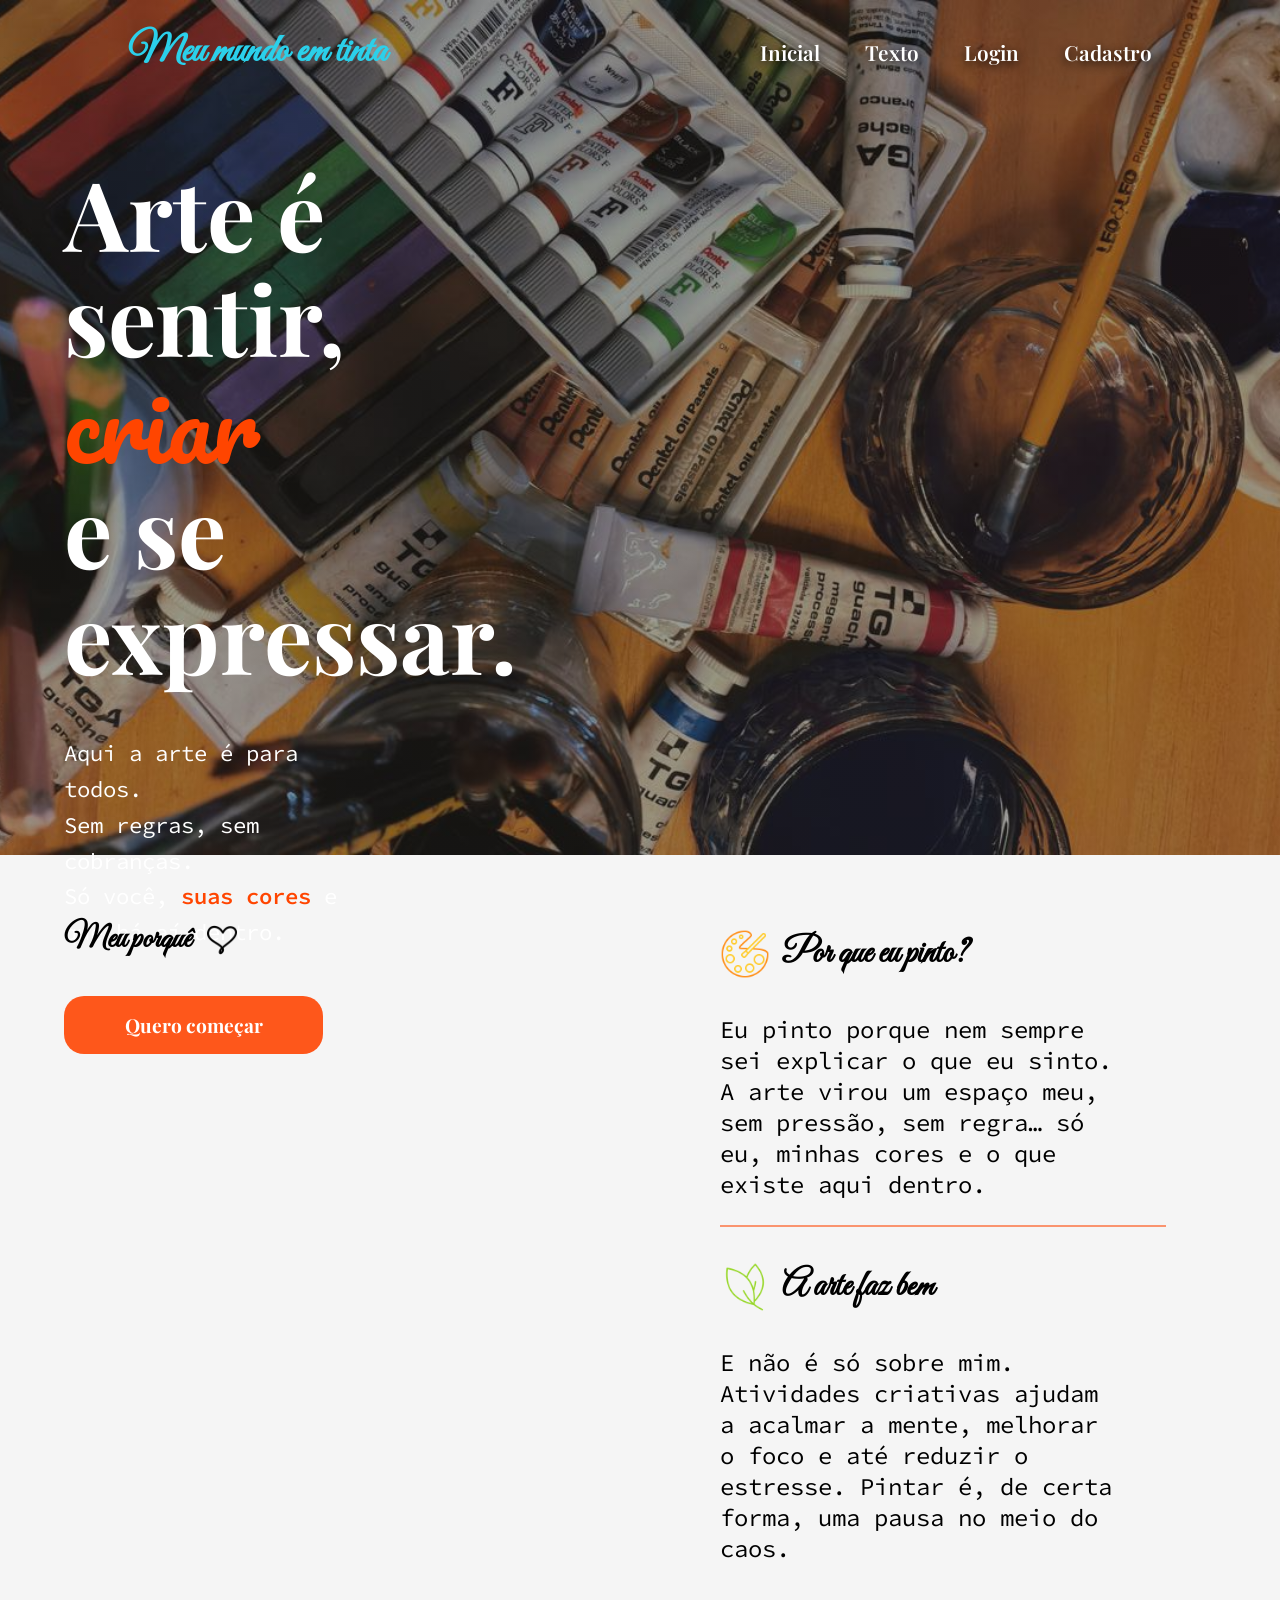
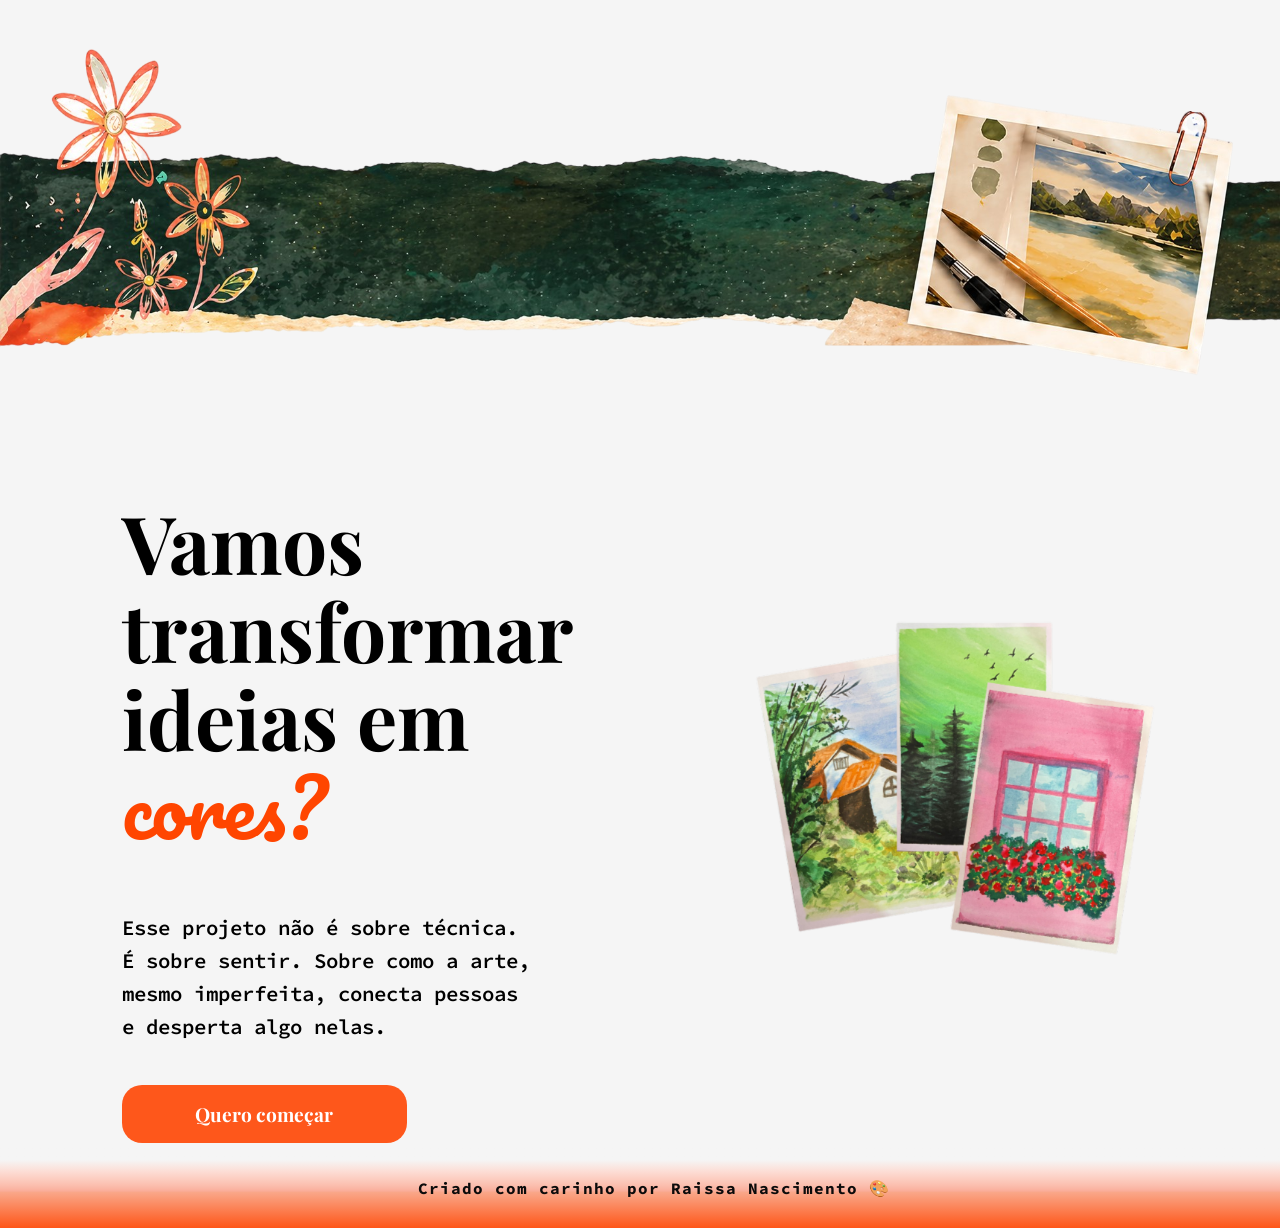
==== public/index.html @ eb73c649 "home completa (falta o video)" ====
<!DOCTYPE html>
<html lang="pt-br">

<head>
    <meta charset="UTF-8">
    <meta http-equiv="X-UA-Compatible" content="IE=edge">
    <meta name="viewport" content="width=device-width, initial-scale=1.0">

    <title>Meu mundo em tinta | Página Inicial</title>

    <link rel="preconnect" href="https://fonts.googleapis.com">
    <link rel="preconnect" href="https://fonts.gstatic.com" crossorigin>
    <link href="https://fonts.googleapis.com/css2?family=Great+Vibes&family=Pacifico&family=Playfair+Display:ital,wght@0,400..900;1,400..900&family=Source+Code+Pro:ital,wght@0,200..900;1,200..900&display=swap" rel="stylesheet">

    <script src="./js/sessao.js"></script>

    <link rel="icon" href="./assets/icon/iconpallete.png">
    <link rel="stylesheet" href="./css/estilo.css">
</head>

<body>
  <div class="home-bg">
    <header class="home">
      <div class="container">
        <h1 class="titulo">Meu mundo em tinta</h1>
        <ul class="navbar">
          <li class="agora">
            <a class="navbar-links" href="#">Inicial</a>
          </li>
          <li>
            <a class="navbar-links" href="simulador.html">Texto</a>
          </li>
          <li>
            <a class="navbar-links" href="login.html">Login</a>
          </li>
          <li>
            <a class="navbar-links" href="cadastro.html">Cadastro</a>
          </li>
        </ul>
      </div>
    </header>

    <section>
      <div class="div-apresentacao">
        <h2 class="titulo-apresentacao">Arte é <br>sentir, <span class="span-ttl">criar</span><br>e se expressar.</h2>
        <div class="espaco-apresentacao">
          <p class="texto-apresentacao">Aqui a arte é para todos.<br>Sem regras, sem cobranças.<br>Só você, <span class="span-txt">suas cores</span> e  que há aí dentro.</p>
          <button class="btn-apresentacao">Quero começar</button>
        </div>
      </div>
    </section>
  </div>

  <section class="detalhes-sobre-mim">
    <div class="video">
      <h2 class="titulo-video">Meu porquê <img class="icon-coracao" src="assets/icon/coracao.png" alt="Coração"></h2>
      <iframe width="760" height="415" src="https://www.youtube.com/embed/SkiM_fJiS-g?si=8s8Ghan2fvTvSmXz" title="YouTube video player" frameborder="0" allow="accelerometer; autoplay; clipboard-write; encrypted-media; gyroscope; picture-in-picture; web-share" referrerpolicy="strict-origin-when-cross-origin" allowfullscreen></iframe>
    </div>
    <div class="beneficios">
      <div>
        <h3 class="titulo-beneficios"><img class="icon-beneficios" src="assets/icon/pallete-paint.png" alt="Paleta de pintura">Por que eu pinto?</h3>
        <p class="texto-beneficios">Eu pinto porque nem sempre sei explicar o que eu sinto. A arte virou um espaço meu, sem pressão, sem regra… só eu, minhas cores e o que existe aqui dentro.</p>
      </div>
      <div class="borda"></div>
      <div>
        <h3 class="titulo-beneficios"><img class="icon-beneficios" src="assets/icon/folhas.png" alt="Folhas">A arte faz bem</h3>
        <p class="texto-beneficios">E não é só sobre mim. Atividades criativas ajudam a acalmar a mente, melhorar o foco e até reduzir o estresse. Pintar é, de certa forma, uma pausa no meio do caos.</p>
      </div> 
    </div>    
  </section>

  <section class="call-to-action">
    <div class="bg-artistico"></div>
    <div class="flex-convite">
      <div class="convite">
        <h2 class="titulo-convite">Vamos transformar<br>ideias em <span class="span-ttl">cores?</span></h2>
        <p class="texto-convite">Esse projeto não é sobre técnica. É sobre sentir. Sobre como a arte, mesmo imperfeita, conecta pessoas e desperta algo nelas.</p>
        <button class="btn-convite">Quero começar</button>
      </div>
      <div class="bg-convite"></div>
    </div>
  </section>

  <footer class="rodape">
    <p>Criado com carinho por Raissa Nascimento 🎨</p>
  </footer>
---- public/css/estilo.css ----
body {
  margin: 0;
  padding: 0;
  background-color: whitesmoke;
}

.home-bg{
  height: 95vh;
  color: #fff;
  background: linear-gradient(rgba(30, 28, 28, 0.4), rgba(38, 37, 37, 0.4)),
  url("/public/assets/imgs/bg-materiais-pinturas.jpg");
  background-size: cover;
  background-position: center;
  background-repeat: no-repeat;
}

header {
  height: 80px;
  display: flex;
  align-items: center;
}

.container {
  display: flex;
  justify-content: space-between;
  align-items: center;
  width: 80%;
  margin: auto;
}

.titulo {
  color: #2bd0ea;
  width: fit-content;
  font-weight: 600;
  font-family: "Great Vibes", cursive;
  font-size: 2.5rem;
}

.navbar {
  display: flex;
  gap: 45px;
  list-style: none;
}

.navbar-links {
  display: flex;
  align-items: center;
  text-decoration: none;
  color: #fff;
  font-weight: 600;
  font-size: 1.3rem;
  font-family: "Playfair Display", serif;
  text-shadow: 0px 3px 10px rgba(0, 0, 0, 0.9);
}

.navbar-links:hover {
  font-weight: 800;
  color: orangered;
  text-shadow: 0px 0px 8px rgba(5, 5, 5, 0.912);
}

.agora {
  font-weight: 800;
}

/* APRESENTAÇÃO */

.div-apresentacao {
  margin: 0 5%;
  display: flex;
  flex-direction: column;
  align-items: flex-start;
}

.titulo-apresentacao,
.titulo-convite {
  font-family: "Playfair Display", serif;
  font-size: 6rem;
  width: 40%;
  line-height: 1.1;
  font-weight: 700;
  margin-bottom: 25px;
}

.span-ttl {
  font-family: "Pacifico", cursive;
  font-weight: 400;
  color: orangered;
}

.espaco-apresentacao {
    width: 25%;
    display: flex;
    flex-direction: column;
    gap: 20px;
}

.texto-apresentacao,
.texto-convite {
  font-family: "Source Code Pro", monospace;
  font-size: 1.4rem;
  line-height: 1.6;
  margin-bottom: 25px;
}

.span-txt {
  color: orangered;
  font-weight: 600;
}

.btn-apresentacao,
.btn-convite {
  background-color: rgba(255, 68, 0, 0.89);
  color: #fff;
  border: none;
  border-radius: 20px;
  padding: 16px 12px;
  width: 90%;
  font-weight: 700;
  font-size: 1.2rem;
  font-family: "Playfair Display", serif;
}

.btn-apresentacao:hover,
.btn-convite:hover {
  background-color: rgb(255, 68, 0);
  font-weight: 800;
  font-size: 1.210rem;
}

/* DETALHES SOBRE MIM */

.detalhes-sobre-mim {
  padding: 3% 5%;
  display: flex;
  align-items: flex-start;
  justify-content: space-between;
  gap: 60px;
}

.video {
  width: 60%;
}

.video iframe {
  width: 90%;
  height: 420px;
  border-radius: 18px;
  display: block;
}

.titulo-video {
  font-size: 2rem;
  font-weight: 800;
  font-family: "Great Vibes";
  display: flex;
  align-items: center;
  gap: 16px;
}

.icon-coracao {
  width: 30px;
}

.beneficios {
  width: 50%;
}

.titulo-beneficios {
  font-size: 2.2rem;
  display: flex;
  align-items: center;
  gap: 12px;
  font-family: "Great Vibes";
}

.icon-beneficios {
  width: 50px;
}

.texto-beneficios {
  font-family: "Source Code Pro", monospace;
  font-size: 1.5rem;
  font-weight: 400;
  width: 80%;
}

.borda {
  margin: 5% 0;
  border-bottom: 2px solid rgba(255, 68, 0, 0.547);
  width: 90%;
}

/* SEÇÃO ARTÍSTICA */

.call-to-action {
  width: 100%;
  margin-top: -80px;
  position: relative;
  z-index: 2;
  padding: 5px 0;
}

.bg-artistico {
  width: 100%;
  min-height: 480px;
  background-image: 
  url("../assets/imgs/bg-artistic.png");
  background-size: cover;
  background-position: center 62%;
  background-repeat: no-repeat;
}

.flex-convite {
  display: flex;
  min-height: 75vh;
  width: 90%;
  justify-content: center;
  align-items: center;
  margin: 0 auto;
}

.convite {
  width: 100%;
  padding: 0 5%;
  display: flex;
  flex-direction: column;
  gap: 15px;
}

.titulo-convite {
  font-size: 5rem;
  width: 100%;
}

.texto-convite{
  font-size: 1.3rem;
  font-weight: 600;
  width: 80%;
}

.btn-convite {
  width: 55%;
}

.bg-convite {
  width: 100%;
  min-height: 600px;
  background-image:
  url("../assets/imgs/minhas-pinturas.png");
  background-size: 80%;
  background-position: center;
  background-repeat: no-repeat;
}

/* RODAPÉ */
.rodape {
  width: 100%;
  padding: 14px;
  text-align: center;
  font-size: 1rem;
  font-family: "Source Code Pro", monospace;
  letter-spacing: 1px;
  font-weight: bold;
  color: #0b0b0b;
  background: linear-gradient(
    to bottom,
    whitesmoke 15%,
    oklch(65.93% 0.23005 35.209 / 0.438) 55%,
    rgba(255, 68, 0, 0.9) 100%
  );
}
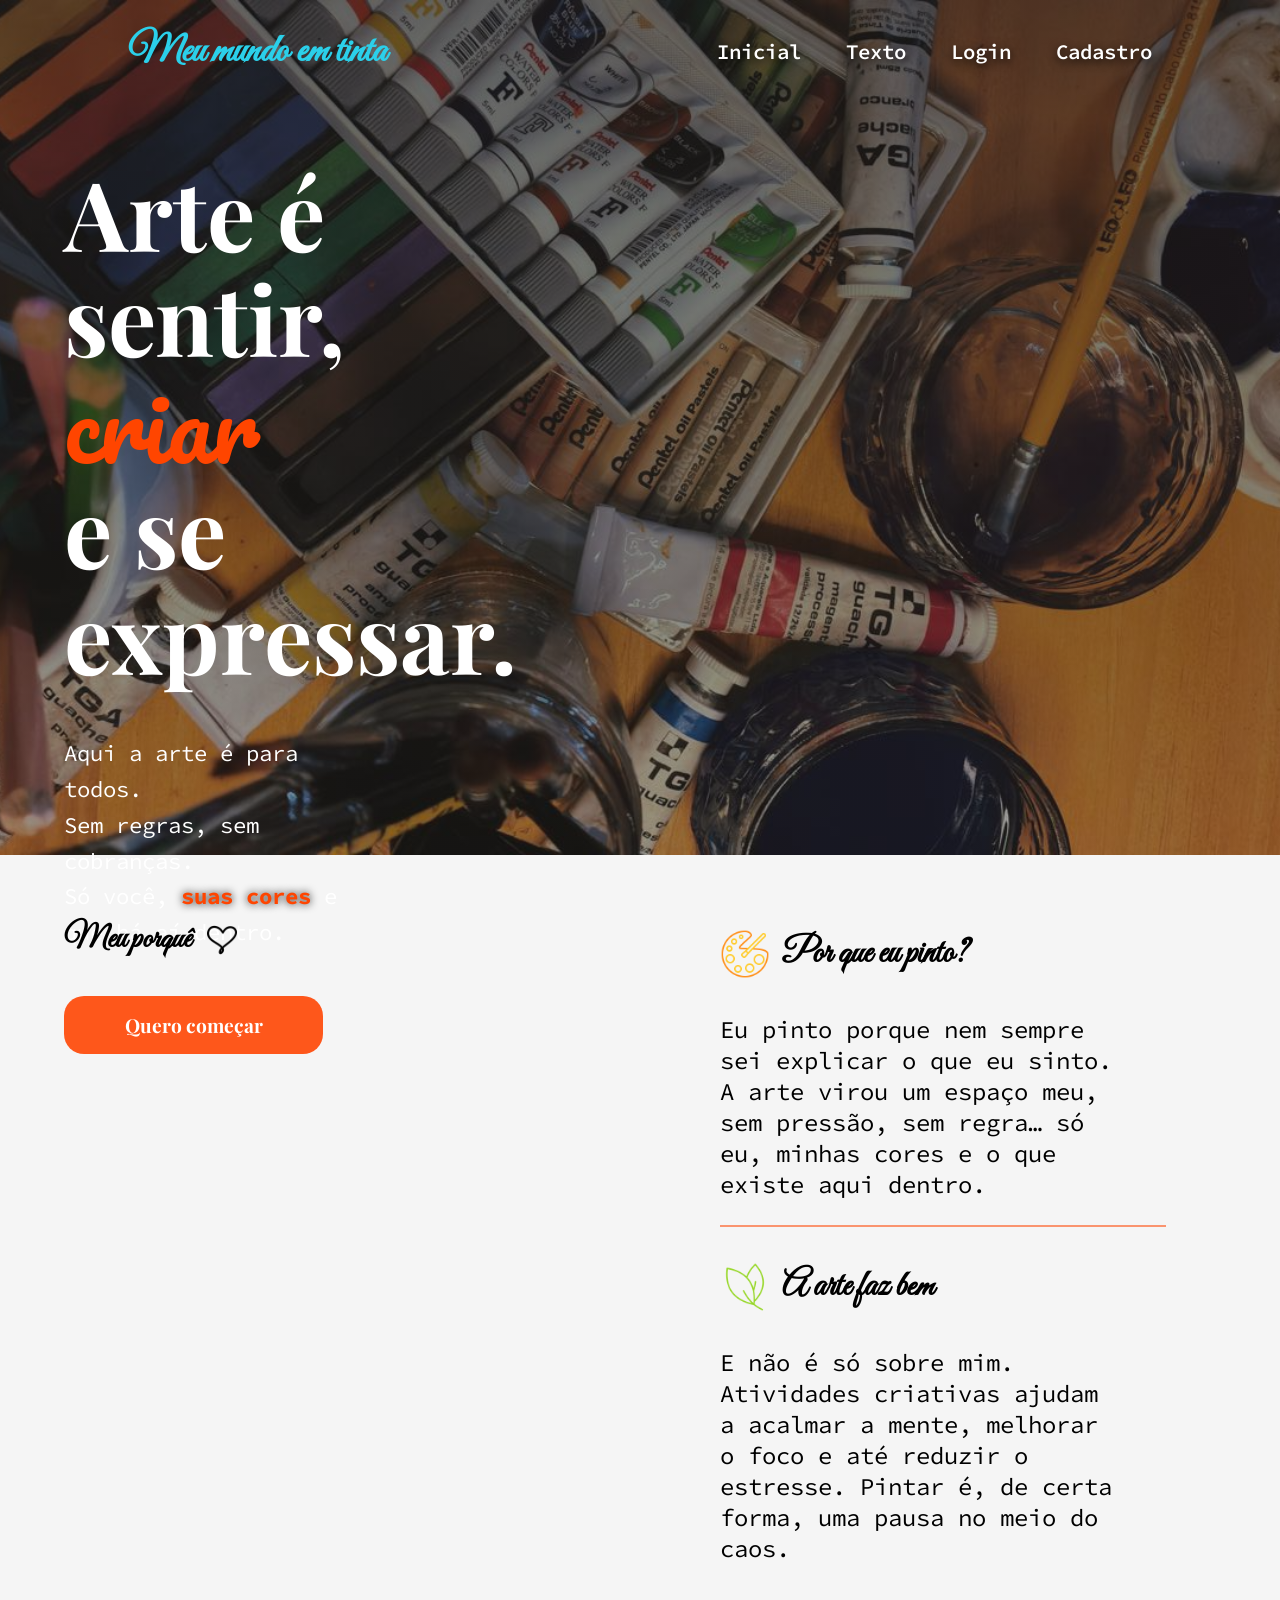
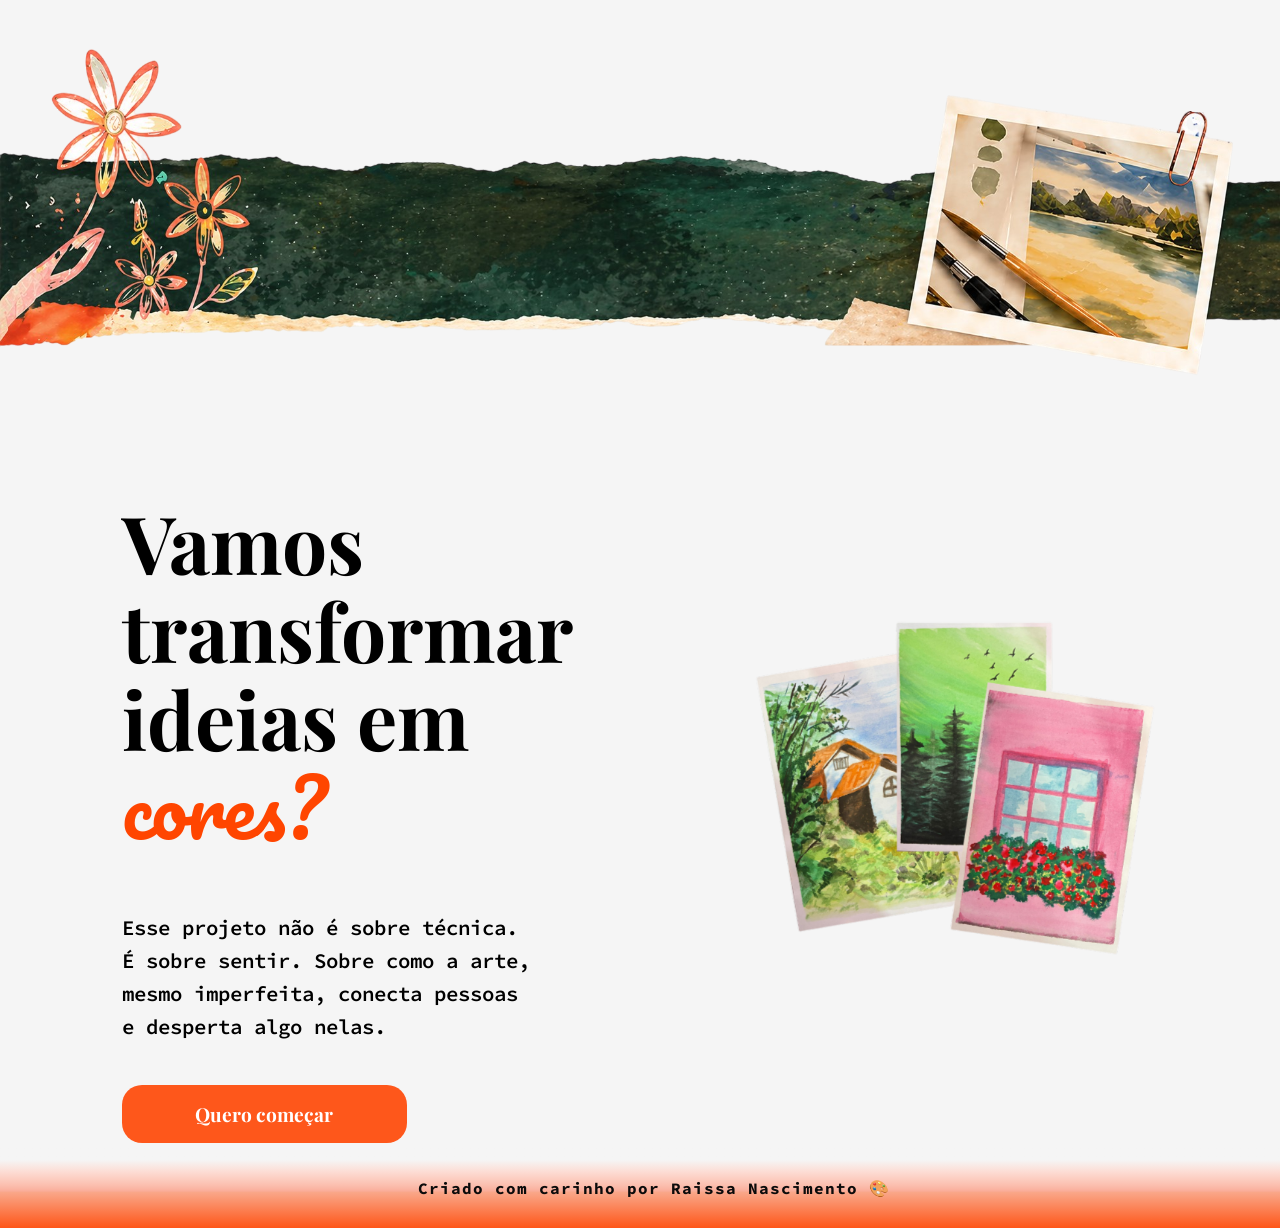
==== commit e0a517ba: "tela de cadastro e login" ====
--- a/public/index.html
+++ b/public/index.html
@@ -25,7 +25,7 @@
         <h1 class="titulo">Meu mundo em tinta</h1>
         <ul class="navbar">
           <li class="agora">
-            <a class="navbar-links" href="#">Inicial</a>
+            <a class="navbar-links" href="index.html">Inicial</a>
           </li>
           <li>
             <a class="navbar-links" href="simulador.html">Texto</a>
--- a/public/css/estilo.css
+++ b/public/css/estilo.css
@@ -7,7 +7,7 @@
 .home-bg{
   height: 95vh;
   color: #fff;
-  background: linear-gradient(rgba(30, 28, 28, 0.4), rgba(38, 37, 37, 0.4)),
+  background: linear-gradient(rgba(30, 28, 28, 0.638), rgba(38, 37, 37, 0.4)),
   url("/public/assets/imgs/bg-materiais-pinturas.jpg");
   background-size: cover;
   background-position: center;
@@ -49,8 +49,8 @@
   color: #fff;
   font-weight: 600;
   font-size: 1.3rem;
-  font-family: "Playfair Display", serif;
   text-shadow: 0px 3px 10px rgba(0, 0, 0, 0.9);
+  font-family: "Source Code Pro", monospace;
 }
 
 .navbar-links:hover {
@@ -105,7 +105,8 @@
 
 .span-txt {
   color: orangered;
-  font-weight: 600;
+  font-weight: 700;
+  text-shadow: 0px 0px 8px rgba(5, 5, 5, 0.912);
 }
 
 .btn-apresentacao,
@@ -269,5 +270,4 @@
     oklch(65.93% 0.23005 35.209 / 0.438) 55%,
     rgba(255, 68, 0, 0.9) 100%
   );
-}
-
+}
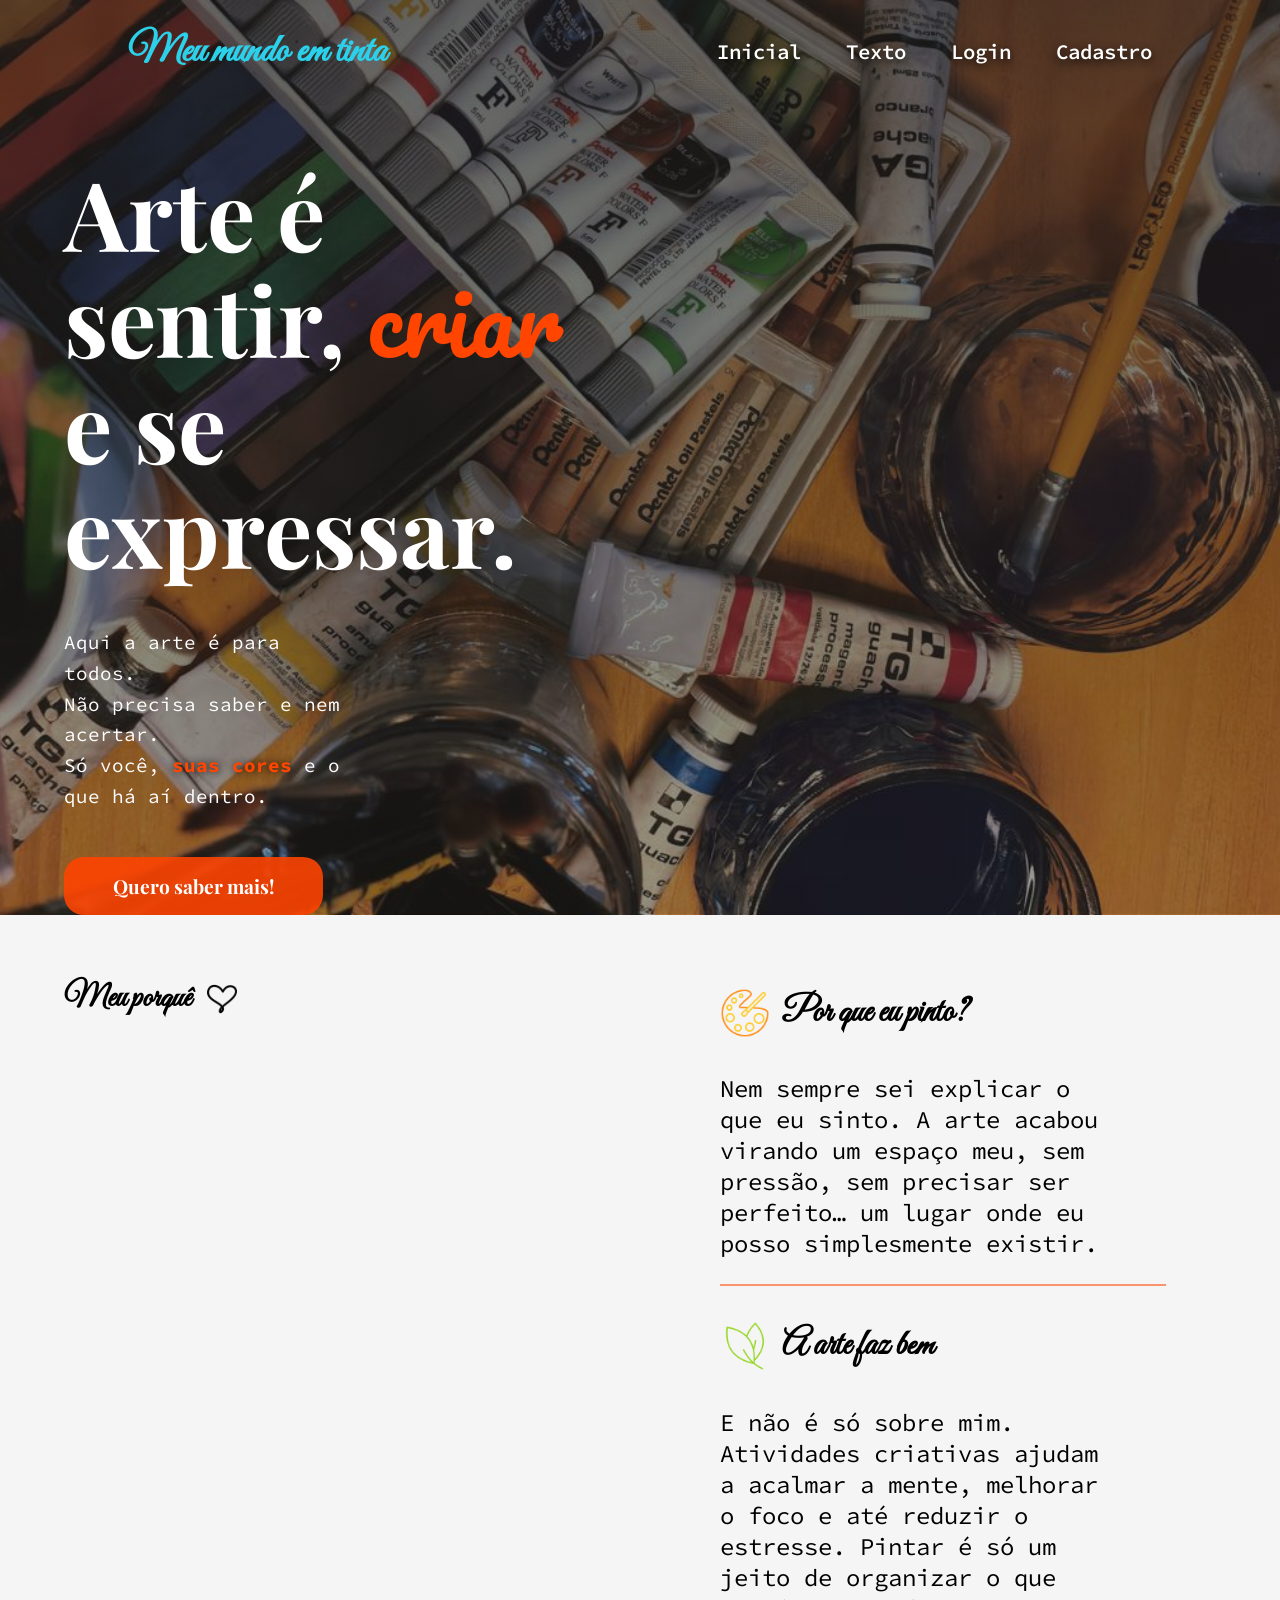
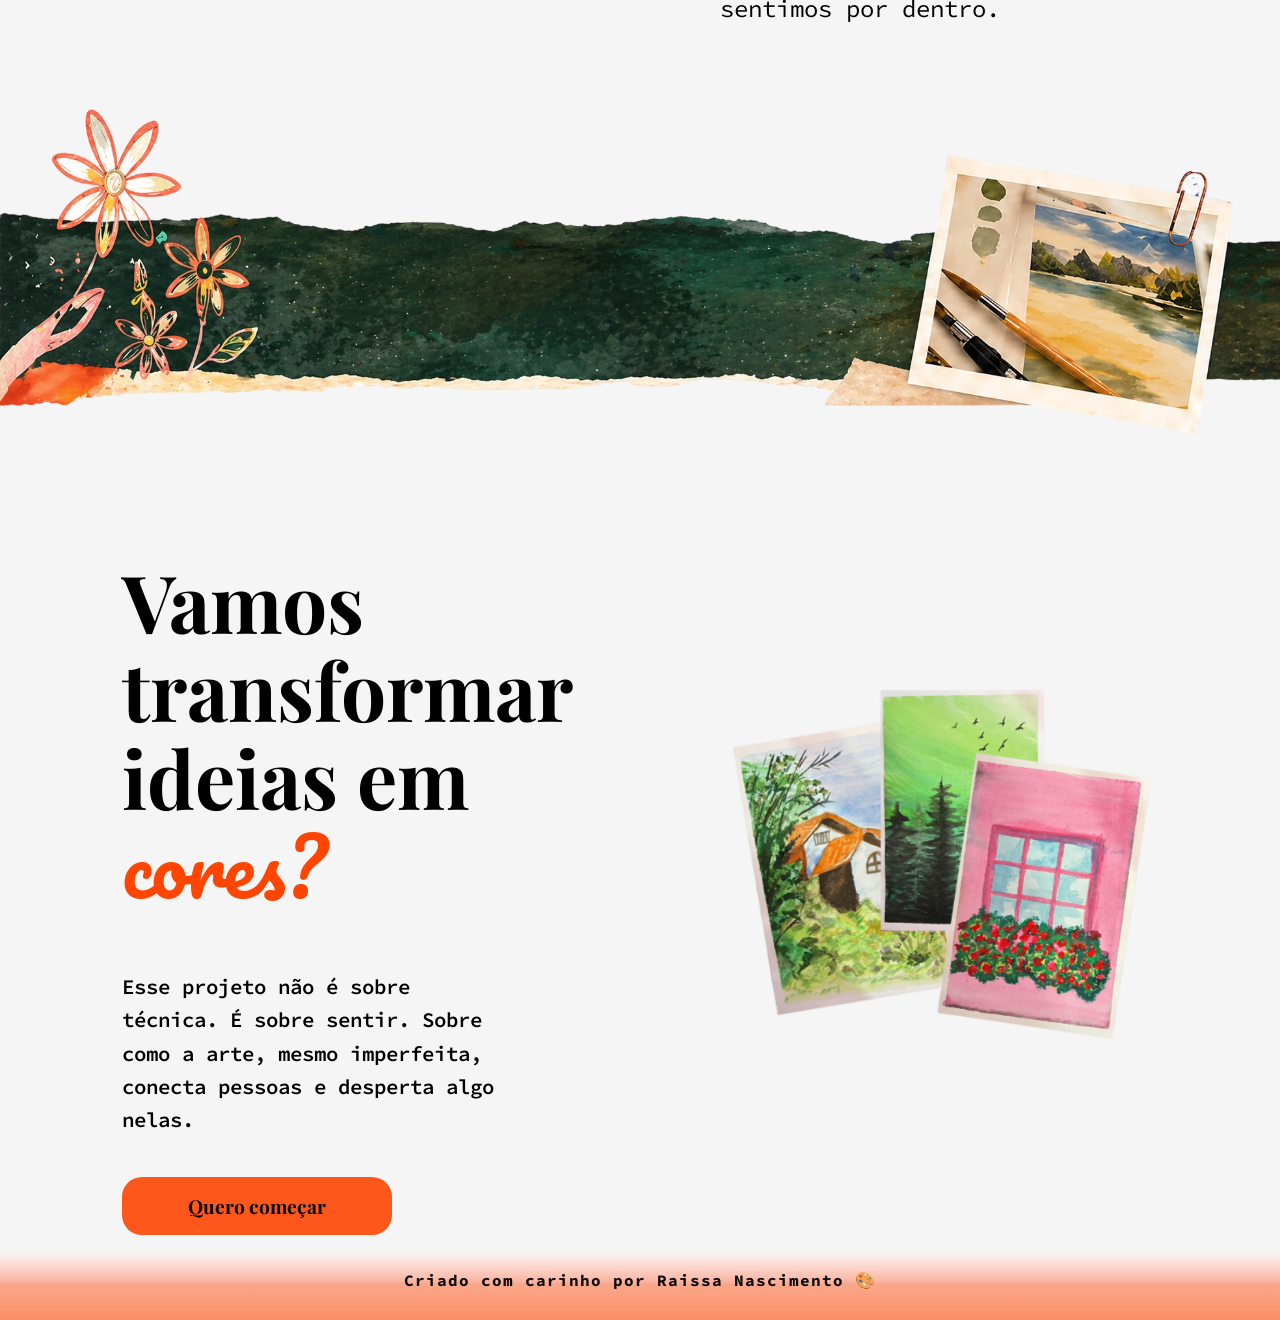
==== commit 41517522: "adicionando api" ====
--- a/public/index.html
+++ b/public/index.html
@@ -44,8 +44,8 @@
       <div class="div-apresentacao">
         <h2 class="titulo-apresentacao">Arte é <br>sentir, <span class="span-ttl">criar</span><br>e se expressar.</h2>
         <div class="espaco-apresentacao">
-          <p class="texto-apresentacao">Aqui a arte é para todos.<br>Sem regras, sem cobranças.<br>Só você, <span class="span-txt">suas cores</span> e  que há aí dentro.</p>
-          <button class="btn-apresentacao">Quero começar</button>
+          <p class="texto-apresentacao">Aqui a arte é para todos.<br>Não precisa saber e nem acertar.<br>Só você, <span class="span-txt">suas cores</span> e o que há aí dentro.</p>
+          <button class="btn-apresentacao"><a href="#meus-motivos">Quero saber mais!</a></button>
         </div>
       </div>
     </section>
@@ -53,18 +53,18 @@
 
   <section class="detalhes-sobre-mim">
     <div class="video">
-      <h2 class="titulo-video">Meu porquê <img class="icon-coracao" src="assets/icon/coracao.png" alt="Coração"></h2>
+      <h2 class="titulo-video" id="meus-motivos">Meu porquê <img class="icon-coracao" src="assets/icon/coracao.png" alt="Coração"></h2>
       <iframe width="760" height="415" src="https://www.youtube.com/embed/SkiM_fJiS-g?si=8s8Ghan2fvTvSmXz" title="YouTube video player" frameborder="0" allow="accelerometer; autoplay; clipboard-write; encrypted-media; gyroscope; picture-in-picture; web-share" referrerpolicy="strict-origin-when-cross-origin" allowfullscreen></iframe>
     </div>
     <div class="beneficios">
       <div>
         <h3 class="titulo-beneficios"><img class="icon-beneficios" src="assets/icon/pallete-paint.png" alt="Paleta de pintura">Por que eu pinto?</h3>
-        <p class="texto-beneficios">Eu pinto porque nem sempre sei explicar o que eu sinto. A arte virou um espaço meu, sem pressão, sem regra… só eu, minhas cores e o que existe aqui dentro.</p>
+        <p class="texto-beneficios">Nem sempre sei explicar o que eu sinto. A arte acabou virando um espaço meu, sem pressão, sem precisar ser perfeito… um lugar onde eu posso simplesmente existir.</p>
       </div>
       <div class="borda"></div>
       <div>
         <h3 class="titulo-beneficios"><img class="icon-beneficios" src="assets/icon/folhas.png" alt="Folhas">A arte faz bem</h3>
-        <p class="texto-beneficios">E não é só sobre mim. Atividades criativas ajudam a acalmar a mente, melhorar o foco e até reduzir o estresse. Pintar é, de certa forma, uma pausa no meio do caos.</p>
+        <p class="texto-beneficios">E não é só sobre mim. Atividades criativas ajudam a acalmar a mente, melhorar o foco e até reduzir o estresse. Pintar é só um jeito de organizar o que sentimos por dentro.</p>
       </div> 
     </div>    
   </section>
@@ -75,7 +75,7 @@
       <div class="convite">
         <h2 class="titulo-convite">Vamos transformar<br>ideias em <span class="span-ttl">cores?</span></h2>
         <p class="texto-convite">Esse projeto não é sobre técnica. É sobre sentir. Sobre como a arte, mesmo imperfeita, conecta pessoas e desperta algo nelas.</p>
-        <button class="btn-convite">Quero começar</button>
+        <button class="btn-convite"><a href="cadastro.html">Quero começar</a></button>
       </div>
       <div class="bg-convite"></div>
     </div>
@@ -84,6 +84,8 @@
   <footer class="rodape">
     <p>Criado com carinho por Raissa Nascimento 🎨</p>
   </footer>
+</body>
+</html>
   
 
   
--- a/public/css/estilo.css
+++ b/public/css/estilo.css
@@ -4,11 +4,16 @@
   background-color: whitesmoke;
 }
 
-.home-bg{
-  height: 95vh;
+* {
+  box-sizing: border-box;
+}
+
+.home-bg {
+  min-height: 100vh;
   color: #fff;
-  background: linear-gradient(rgba(30, 28, 28, 0.638), rgba(38, 37, 37, 0.4)),
-  url("/public/assets/imgs/bg-materiais-pinturas.jpg");
+  background:
+    linear-gradient(rgba(30, 28, 28, 0.638), rgba(38, 37, 37, 0.4)),
+    url("../assets/imgs/bg-materiais-pinturas.jpg");
   background-size: cover;
   background-position: center;
   background-repeat: no-repeat;
@@ -59,10 +64,6 @@
   text-shadow: 0px 0px 8px rgba(5, 5, 5, 0.912);
 }
 
-.agora {
-  font-weight: 800;
-}
-
 /* APRESENTAÇÃO */
 
 .div-apresentacao {
@@ -76,7 +77,7 @@
 .titulo-convite {
   font-family: "Playfair Display", serif;
   font-size: 6rem;
-  width: 40%;
+  width: 50%;
   line-height: 1.1;
   font-weight: 700;
   margin-bottom: 25px;
@@ -89,16 +90,16 @@
 }
 
 .espaco-apresentacao {
-    width: 25%;
-    display: flex;
-    flex-direction: column;
-    gap: 20px;
+  width: 25%;
+  display: flex;
+  flex-direction: column;
+  gap: 20px;
 }
 
 .texto-apresentacao,
 .texto-convite {
   font-family: "Source Code Pro", monospace;
-  font-size: 1.4rem;
+  font-size: 1.2rem;
   line-height: 1.6;
   margin-bottom: 25px;
 }
@@ -112,21 +113,30 @@
 .btn-apresentacao,
 .btn-convite {
   background-color: rgba(255, 68, 0, 0.89);
-  color: #fff;
   border: none;
   border-radius: 20px;
   padding: 16px 12px;
   width: 90%;
+}
+
+.btn-apresentacao a,
+.btn-convite a {
+  text-decoration: none;
+  color: #fff;
   font-weight: 700;
   font-size: 1.2rem;
   font-family: "Playfair Display", serif;
+}
+
+.btn-convite a {
+  color: #000;
 }
 
 .btn-apresentacao:hover,
 .btn-convite:hover {
   background-color: rgb(255, 68, 0);
   font-weight: 800;
-  font-size: 1.210rem;
+  font-size: 1.21rem;
 }
 
 /* DETALHES SOBRE MIM */
@@ -205,8 +215,7 @@
 .bg-artistico {
   width: 100%;
   min-height: 480px;
-  background-image: 
-  url("../assets/imgs/bg-artistic.png");
+  background-image: url("../assets/imgs/bg-artistic.png");
   background-size: cover;
   background-position: center 62%;
   background-repeat: no-repeat;
@@ -234,7 +243,7 @@
   width: 100%;
 }
 
-.texto-convite{
+.texto-convite {
   font-size: 1.3rem;
   font-weight: 600;
   width: 80%;
@@ -247,8 +256,7 @@
 .bg-convite {
   width: 100%;
   min-height: 600px;
-  background-image:
-  url("../assets/imgs/minhas-pinturas.png");
+  background-image: url("../assets/imgs/minhas-pinturas.png");
   background-size: 80%;
   background-position: center;
   background-repeat: no-repeat;
@@ -257,6 +265,7 @@
 /* RODAPÉ */
 .rodape {
   width: 100%;
+  overflow-x: hidden;
   padding: 14px;
   text-align: center;
   font-size: 1rem;
@@ -268,6 +277,6 @@
     to bottom,
     whitesmoke 15%,
     oklch(65.93% 0.23005 35.209 / 0.438) 55%,
-    rgba(255, 68, 0, 0.9) 100%
+    rgba(255, 68, 0, 0.581) 100%
   );
-}+}
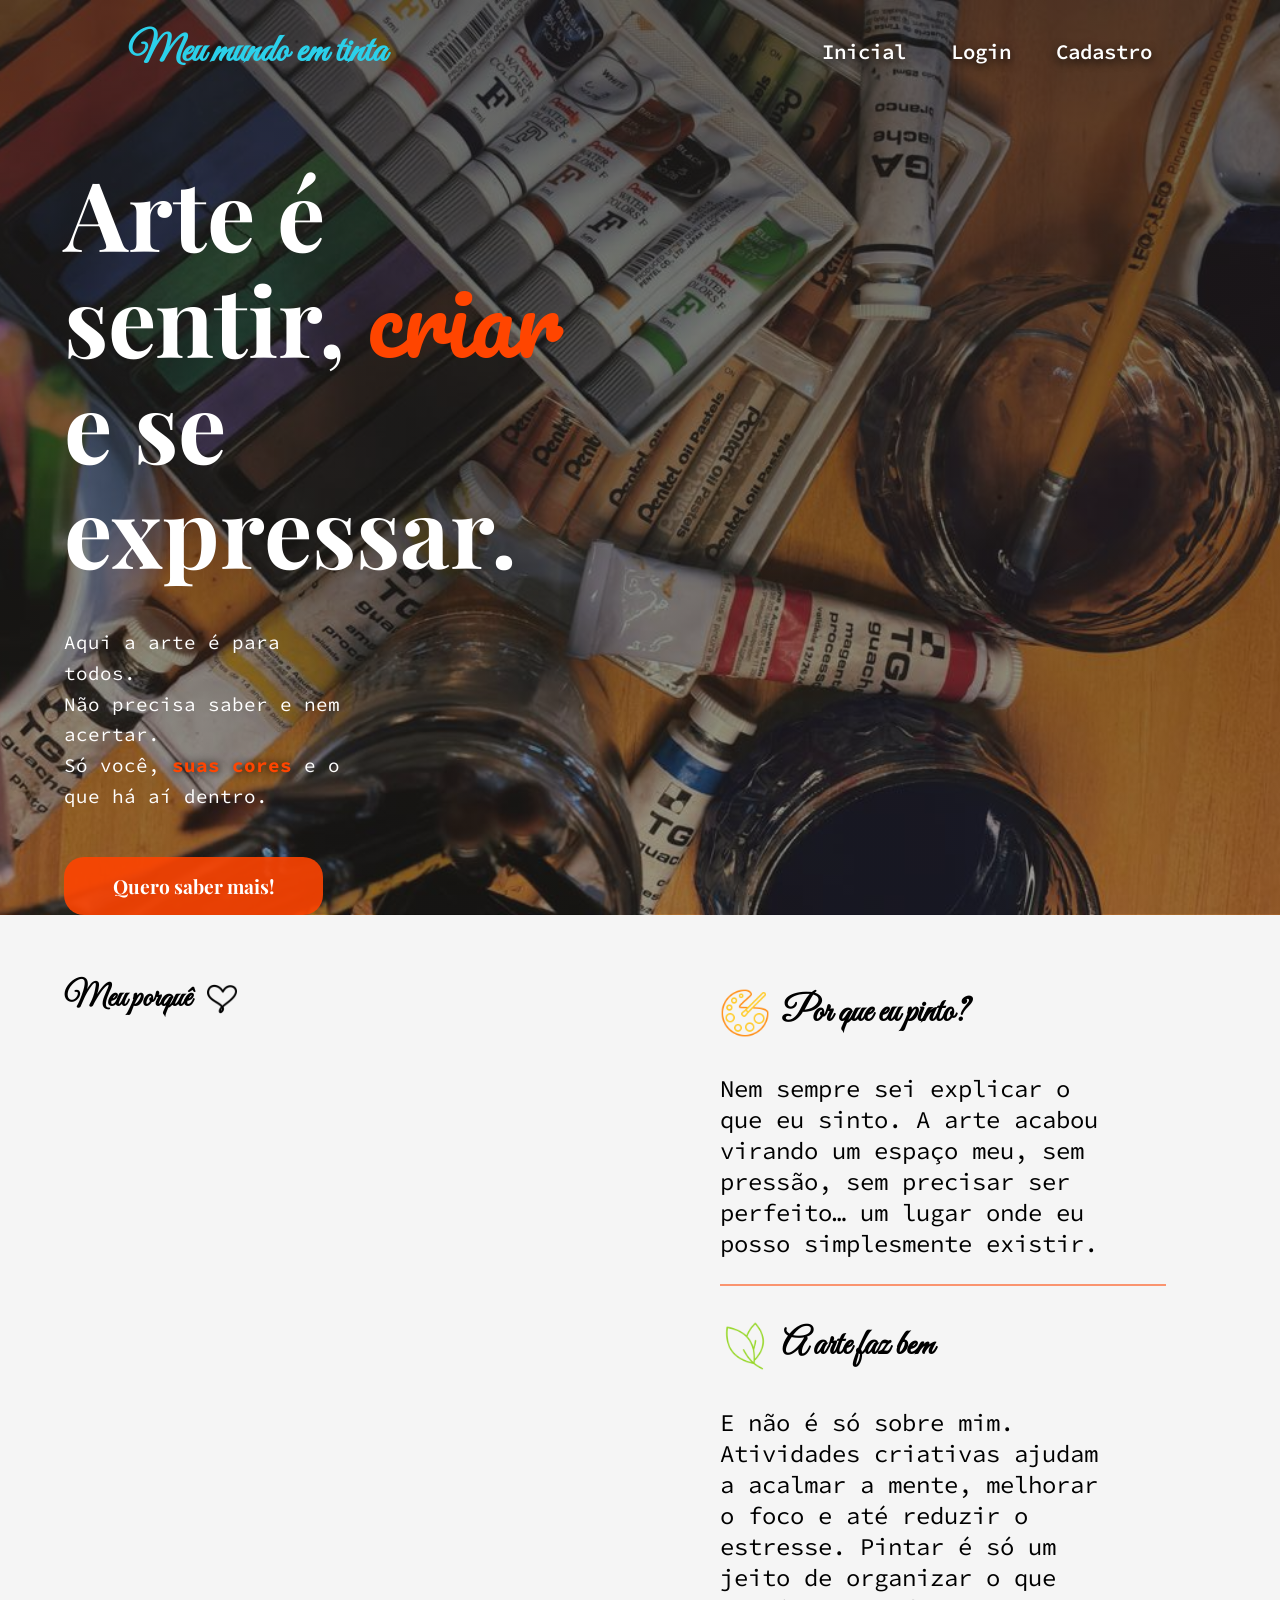
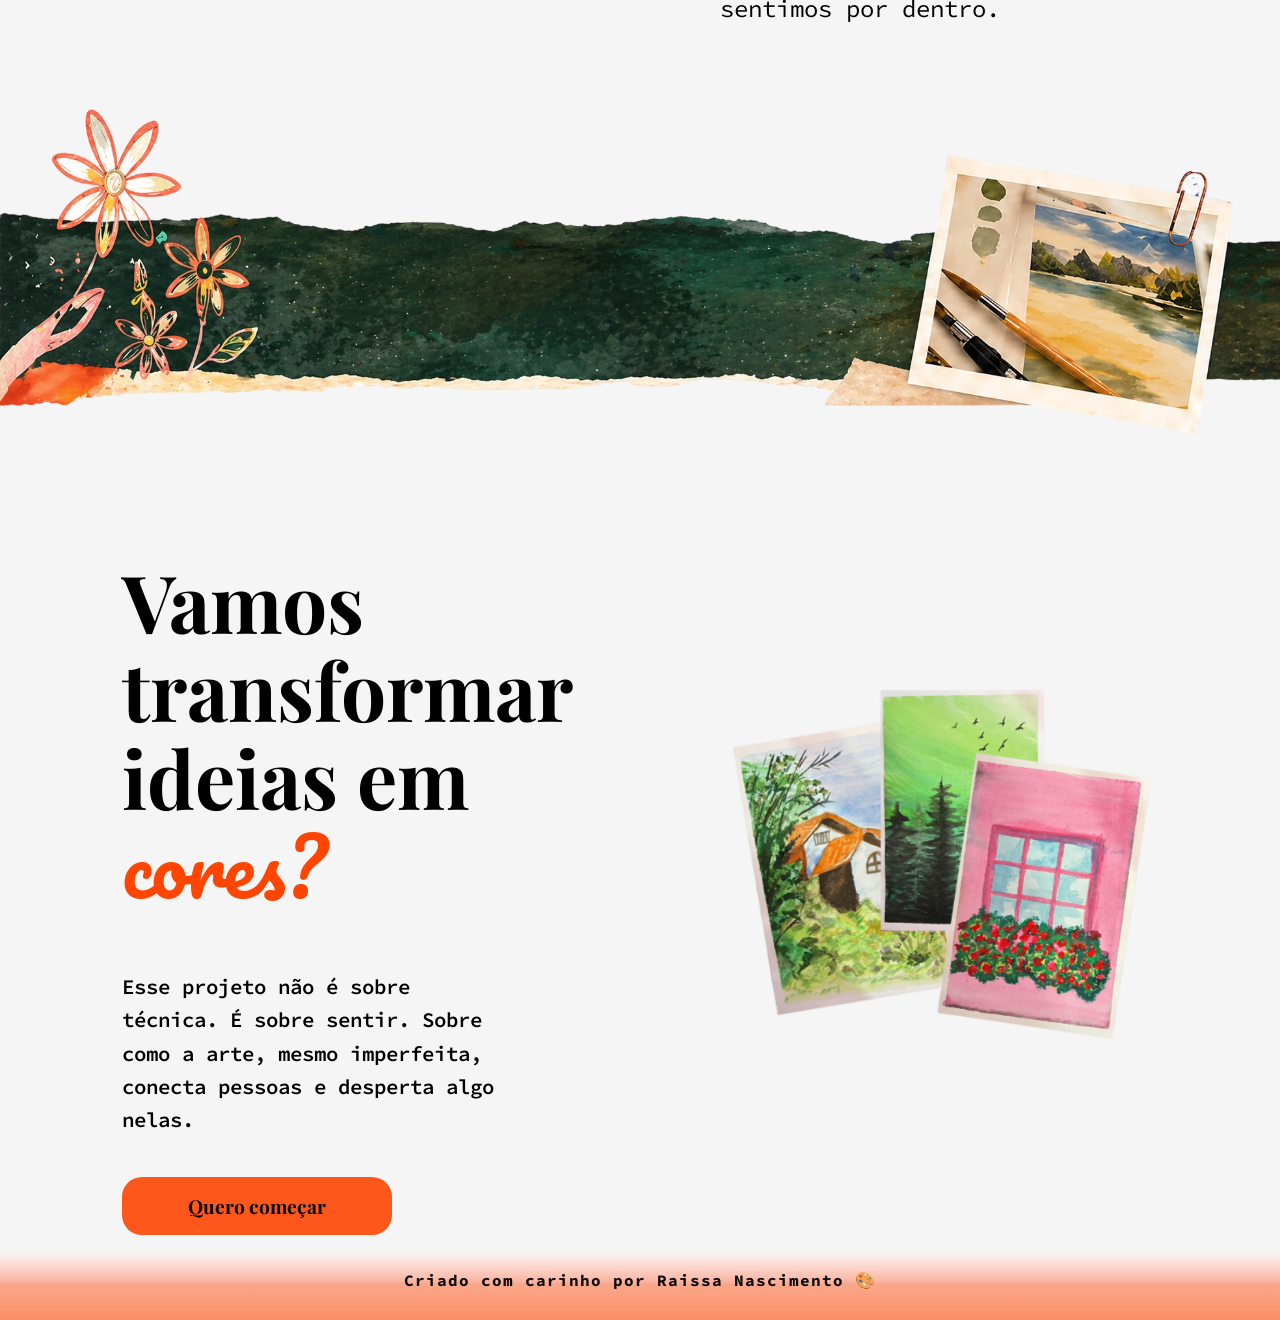
==== commit 47142eac: "adicionando mensagem de erro de autenticação no login" ====
--- a/public/index.html
+++ b/public/index.html
@@ -26,9 +26,6 @@
         <ul class="navbar">
           <li class="agora">
             <a class="navbar-links" href="index.html">Inicial</a>
-          </li>
-          <li>
-            <a class="navbar-links" href="simulador.html">Texto</a>
           </li>
           <li>
             <a class="navbar-links" href="login.html">Login</a>
